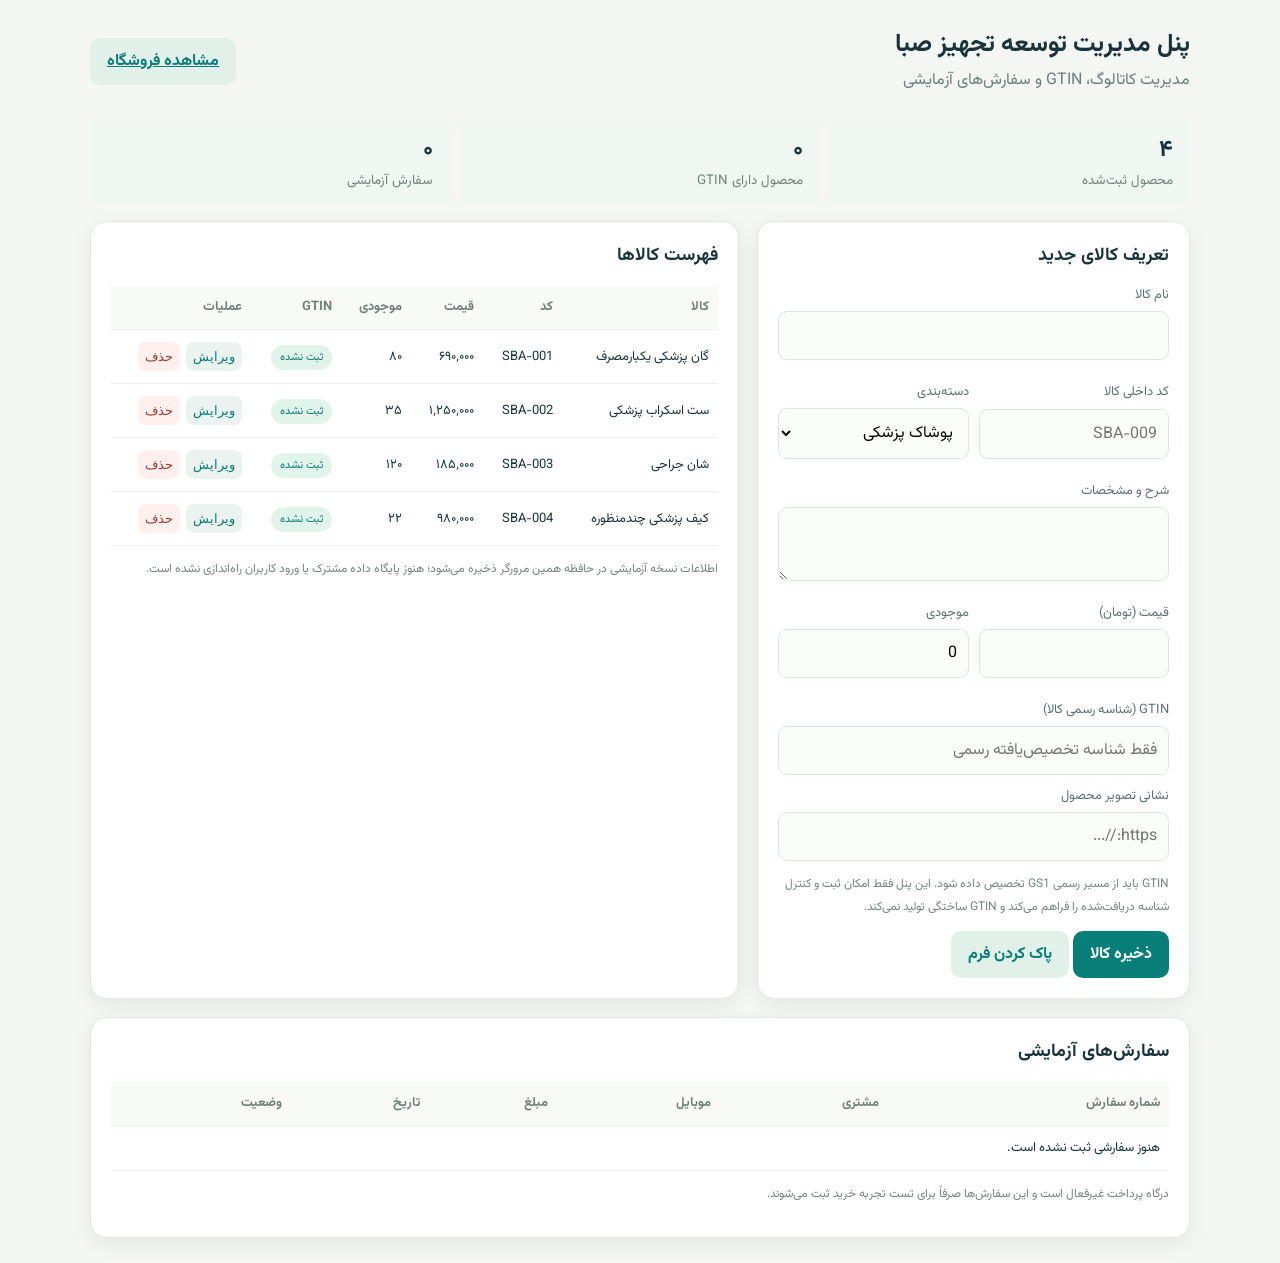
==== saba/admin.html @ f64911d8 "Add Saba product and GTIN admin demo" ====
<!doctype html>
<html lang="fa" dir="rtl"><head><meta charset="utf-8"><meta name="viewport" content="width=device-width,initial-scale=1"><title>پنل مدیریت | توسعه تجهیز صبا</title><style>
@import url('https://fonts.googleapis.com/css2?family=Vazirmatn:wght@400;500;600;700;800&display=swap');*{box-sizing:border-box}body{margin:0;background:#f3f6f3;color:#18343a;font-family:Vazirmatn,Tahoma,sans-serif}.wrap{max-width:1150px;margin:auto;padding:25px}.head{display:flex;justify-content:space-between;align-items:center;gap:15px;flex-wrap:wrap;margin-bottom:22px}.head h1{margin:0;font-size:25px}.head p{color:#6b7d7d;margin:4px 0}.btn{border:0;border-radius:10px;background:#087e78;color:white;padding:11px 17px;cursor:pointer;font:inherit;font-weight:700}.btn.alt{background:#e1f1e9;color:#087e78}.grid{display:grid;grid-template-columns:1fr 1.5fr;gap:18px}.card{background:white;border:1px solid #e1e9e3;border-radius:17px;padding:20px;box-shadow:0 6px 20px #173b3210}.card h2{font-size:18px;margin:0 0 15px}.field{display:grid;gap:6px;margin:11px 0}.field label{font-size:13px;color:#5c7272}.field input,.field select,.field textarea{border:1px solid #dce6e0;border-radius:9px;padding:11px;font:inherit;width:100%;background:#fbfdfb}.two{display:grid;grid-template-columns:1fr 1fr;gap:10px}.tablewrap{overflow:auto}table{width:100%;border-collapse:collapse;font-size:13px}th,td{text-align:right;padding:12px 9px;border-bottom:1px solid #edf1ed;white-space:nowrap}th{color:#70817c;background:#f8faf8}.pill{background:#e1f4eb;color:#087e78;border-radius:30px;padding:4px 9px;font-size:11px}.muted{color:#758580;font-size:12px;line-height:1.9}.actions{display:flex;gap:6px}.del{border:0;background:#fff0ed;color:#a23b2d;border-radius:8px;padding:7px;cursor:pointer}.edit{border:0;background:#eaf3ef;color:#087e78;border-radius:8px;padding:7px;cursor:pointer}.stat{display:flex;gap:10px;margin-bottom:15px}.stat div{background:#f0f7f2;padding:13px 17px;border-radius:12px;flex:1}.stat b{display:block;font-size:23px}.stat small{color:#71817b}@media(max-width:850px){.grid{grid-template-columns:1fr}.wrap{padding:15px}}
</style></head><body><main class="wrap"><header class="head"><div><h1>پنل مدیریت توسعه تجهیز صبا</h1><p>مدیریت کاتالوگ، GTIN و سفارش‌های آزمایشی</p></div><div><a class="btn alt" href="index.html">مشاهده فروشگاه</a></div></header>
<div class="stat"><div><b id="pc">۰</b><small>محصول ثبت‌شده</small></div><div><b id="gc">۰</b><small>محصول دارای GTIN</small></div><div><b id="oc">۰</b><small>سفارش آزمایشی</small></div></div>
<div class="grid"><section class="card"><h2 id="formTitle">تعریف کالای جدید</h2><form id="productForm" onsubmit="saveProduct(event)"><input type="hidden" id="editId"><div class="field"><label>نام کالا</label><input id="name" required></div><div class="two"><div class="field"><label>کد داخلی کالا</label><input id="sku" placeholder="SBA-009"></div><div class="field"><label>دسته‌بندی</label><select id="cat"><option>پوشاک پزشکی</option><option>شان و پک جراحی</option><option>کیف پزشکی</option><option>لوازم جانبی</option></select></div></div><div class="field"><label>شرح و مشخصات</label><textarea id="desc" rows="2"></textarea></div><div class="two"><div class="field"><label>قیمت (تومان)</label><input id="price" type="number" min="0" required></div><div class="field"><label>موجودی</label><input id="stock" type="number" min="0" value="0"></div></div><div class="field"><label>GTIN (شناسه رسمی کالا)</label><input id="gtin" inputmode="numeric" placeholder="فقط شناسه تخصیص‌یافته رسمی"></div><div class="field"><label>نشانی تصویر محصول</label><input id="img" type="url" placeholder="https://..."></div><p class="muted">GTIN باید از مسیر رسمی GS1 تخصیص داده شود. این پنل فقط امکان ثبت و کنترل شناسه دریافت‌شده را فراهم می‌کند و GTIN ساختگی تولید نمی‌کند.</p><button class="btn" type="submit">ذخیره کالا</button> <button class="btn alt" type="button" onclick="resetForm()">پاک کردن فرم</button></form></section>
<section class="card"><h2>فهرست کالاها</h2><div class="tablewrap"><table><thead><tr><th>کالا</th><th>کد</th><th>قیمت</th><th>موجودی</th><th>GTIN</th><th>عملیات</th></tr></thead><tbody id="rows"></tbody></table></div><p class="muted">اطلاعات نسخه آزمایشی در حافظه همین مرورگر ذخیره می‌شود؛ هنوز پایگاه داده مشترک یا ورود کاربران راه‌اندازی نشده است.</p></section></div>
<section class="card" style="margin-top:18px"><h2>سفارش‌های آزمایشی</h2><div class="tablewrap"><table><thead><tr><th>شماره سفارش</th><th>مشتری</th><th>موبایل</th><th>مبلغ</th><th>تاریخ</th><th>وضعیت</th></tr></thead><tbody id="orders"></tbody></table></div><p class="muted">درگاه پرداخت غیرفعال است و این سفارش‌ها صرفاً برای تست تجربه خرید ثبت می‌شوند.</p></section>
</main><script>
const seed=[{id:'SBA-001',name:'گان پزشکی یکبارمصرف',cat:'پوشاک پزشکی',desc:'پارچه اسپان‌باند • بسته ۱۰ عددی',price:690000,stock:80,gtin:'',img:'https://images.unsplash.com/photo-1584982751601-97dcc096659c?auto=format&fit=crop&w=700&q=80',badge:'پرفروش'},{id:'SBA-002',name:'ست اسکراب پزشکی',cat:'پوشاک پزشکی',desc:'پارچه راحت • قابل شست‌وشو',price:1250000,stock:35,gtin:'',img:'https://images.unsplash.com/photo-1551601651-2a8555f1a136?auto=format&fit=crop&w=700&q=80',badge:'پیشنهاد صبا'},{id:'SBA-003',name:'شان جراحی',cat:'شان و پک جراحی',desc:'مناسب استفاده تخصصی مراکز درمانی',price:185000,stock:120,gtin:'',img:'https://images.unsplash.com/photo-1583912267550-d4c5e4a0a6f3?auto=format&fit=crop&w=700&q=80',badge:''},{id:'SBA-004',name:'کیف پزشکی چندمنظوره',cat:'کیف پزشکی',desc:'فضای تفکیک‌شده و قابل حمل',price:980000,stock:22,gtin:'',img:'https://images.unsplash.com/photo-1553062407-98eeb64c6a62?auto=format&fit=crop&w=700&q=80',badge:'جدید'}];let products=JSON.parse(localStorage.getItem('sabaProducts')||'null')||seed;let orders=JSON.parse(localStorage.getItem('sabaOrders')||'[]');const fa=n=>Number(n||0).toLocaleString('fa-IR');function persist(){localStorage.setItem('sabaProducts',JSON.stringify(products));render()}function render(){document.getElementById('pc').textContent=fa(products.length);document.getElementById('gc').textContent=fa(products.filter(p=>p.gtin).length);document.getElementById('oc').textContent=fa(orders.length);document.getElementById('rows').innerHTML=products.map(p=>'<tr><td>'+p.name+'</td><td>'+p.id+'</td><td>'+fa(p.price)+'</td><td>'+fa(p.stock)+'</td><td>'+(p.gtin||'<span class="pill">ثبت نشده</span>')+'</td><td><div class="actions"><button class="edit" onclick="editProduct(\''+p.id+'\')">ویرایش</button><button class="del" onclick="removeProduct(\''+p.id+'\')">حذف</button></div></td></tr>').join('');document.getElementById('orders').innerHTML=orders.map(o=>'<tr><td>'+o.id+'</td><td>'+o.customer.name+'</td><td>'+o.customer.phone+'</td><td>'+fa(o.total)+' تومان</td><td>'+new Date(o.date).toLocaleDateString('fa-IR')+'</td><td><span class="pill">'+o.status+'</span></td></tr>').join('')||'<tr><td colspan="6">هنوز سفارشی ثبت نشده است.</td></tr>'}function saveProduct(e){e.preventDefault();let id=document.getElementById('editId').value||document.getElementById('sku').value.trim()||'SBA-'+String(Date.now()).slice(-6);let gtin=document.getElementById('gtin').value.trim();if(gtin&&!/^\d{8,14}$/.test(gtin)){alert('GTIN باید شناسه عددی معتبر ۸ تا ۱۴ رقمی باشد.');return}if(gtin&&products.some(p=>p.gtin===gtin&&p.id!==id)){alert('این GTIN قبلاً برای کالای دیگری ثبت شده است.');return}let p={id,name:document.getElementById('name').value.trim(),cat:document.getElementById('cat').value,desc:document.getElementById('desc').value,price:Number(document.getElementById('price').value),stock:Number(document.getElementById('stock').value),gtin,img:document.getElementById('img').value||'https://images.unsplash.com/photo-1584982751601-97dcc096659c?auto=format&fit=crop&w=700&q=80',badge:''};let i=products.findIndex(x=>x.id===id);if(i>=0)products[i]=p;else products.push(p);persist();resetForm();alert('کالا ذخیره شد.')}function editProduct(id){let p=products.find(x=>x.id===id);if(!p)return;['name','cat','desc','price','stock','gtin','img'].forEach(k=>document.getElementById(k).value=p[k]??'');document.getElementById('sku').value=p.id;document.getElementById('editId').value=p.id;document.getElementById('formTitle').textContent='ویرایش کالا: '+p.name;window.scrollTo({top:0,behavior:'smooth'})}function removeProduct(id){if(!confirm('این کالا حذف شود؟'))return;products=products.filter(p=>p.id!==id);persist()}function resetForm(){document.getElementById('productForm').reset();document.getElementById('editId').value='';document.getElementById('formTitle').textContent='تعریف کالای جدید'}render();
</script></body></html>
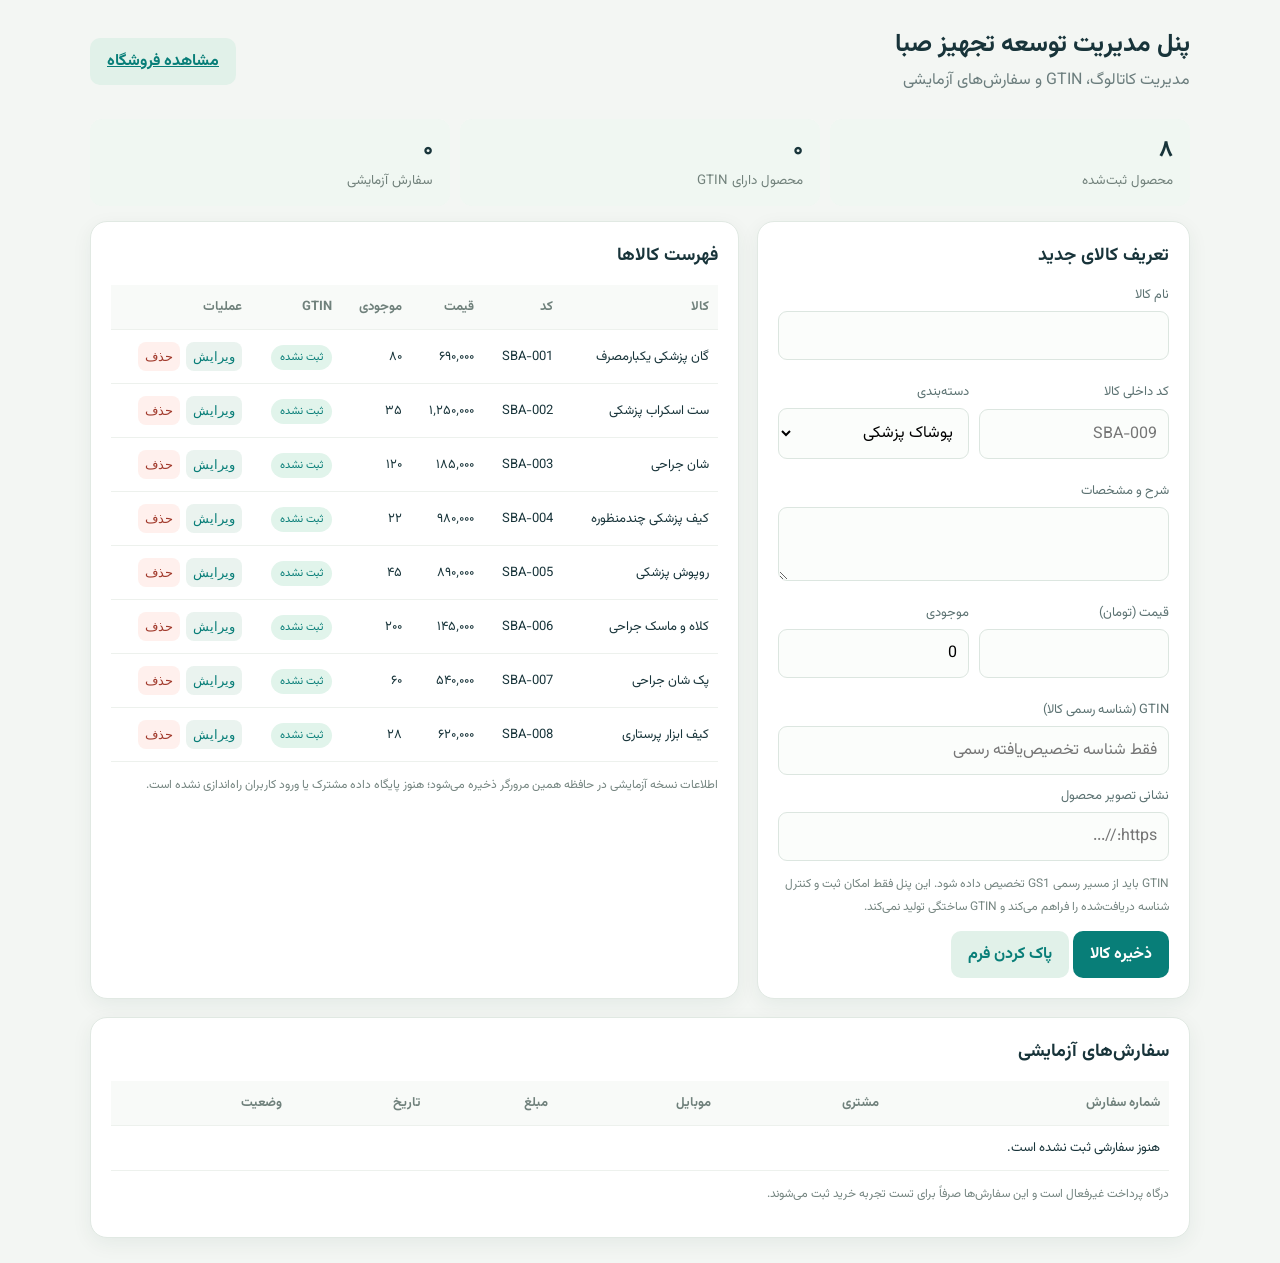
==== commit 33d9c950: "Align Saba admin demo catalog with storefront" ====
--- a/saba/admin.html
+++ b/saba/admin.html
@@ -7,5 +7,5 @@
 <section class="card"><h2>فهرست کالاها</h2><div class="tablewrap"><table><thead><tr><th>کالا</th><th>کد</th><th>قیمت</th><th>موجودی</th><th>GTIN</th><th>عملیات</th></tr></thead><tbody id="rows"></tbody></table></div><p class="muted">اطلاعات نسخه آزمایشی در حافظه همین مرورگر ذخیره می‌شود؛ هنوز پایگاه داده مشترک یا ورود کاربران راه‌اندازی نشده است.</p></section></div>
 <section class="card" style="margin-top:18px"><h2>سفارش‌های آزمایشی</h2><div class="tablewrap"><table><thead><tr><th>شماره سفارش</th><th>مشتری</th><th>موبایل</th><th>مبلغ</th><th>تاریخ</th><th>وضعیت</th></tr></thead><tbody id="orders"></tbody></table></div><p class="muted">درگاه پرداخت غیرفعال است و این سفارش‌ها صرفاً برای تست تجربه خرید ثبت می‌شوند.</p></section>
 </main><script>
-const seed=[{id:'SBA-001',name:'گان پزشکی یکبارمصرف',cat:'پوشاک پزشکی',desc:'پارچه اسپان‌باند • بسته ۱۰ عددی',price:690000,stock:80,gtin:'',img:'https://images.unsplash.com/photo-1584982751601-97dcc096659c?auto=format&fit=crop&w=700&q=80',badge:'پرفروش'},{id:'SBA-002',name:'ست اسکراب پزشکی',cat:'پوشاک پزشکی',desc:'پارچه راحت • قابل شست‌وشو',price:1250000,stock:35,gtin:'',img:'https://images.unsplash.com/photo-1551601651-2a8555f1a136?auto=format&fit=crop&w=700&q=80',badge:'پیشنهاد صبا'},{id:'SBA-003',name:'شان جراحی',cat:'شان و پک جراحی',desc:'مناسب استفاده تخصصی مراکز درمانی',price:185000,stock:120,gtin:'',img:'https://images.unsplash.com/photo-1583912267550-d4c5e4a0a6f3?auto=format&fit=crop&w=700&q=80',badge:''},{id:'SBA-004',name:'کیف پزشکی چندمنظوره',cat:'کیف پزشکی',desc:'فضای تفکیک‌شده و قابل حمل',price:980000,stock:22,gtin:'',img:'https://images.unsplash.com/photo-1553062407-98eeb64c6a62?auto=format&fit=crop&w=700&q=80',badge:'جدید'}];let products=JSON.parse(localStorage.getItem('sabaProducts')||'null')||seed;let orders=JSON.parse(localStorage.getItem('sabaOrders')||'[]');const fa=n=>Number(n||0).toLocaleString('fa-IR');function persist(){localStorage.setItem('sabaProducts',JSON.stringify(products));render()}function render(){document.getElementById('pc').textContent=fa(products.length);document.getElementById('gc').textContent=fa(products.filter(p=>p.gtin).length);document.getElementById('oc').textContent=fa(orders.length);document.getElementById('rows').innerHTML=products.map(p=>'<tr><td>'+p.name+'</td><td>'+p.id+'</td><td>'+fa(p.price)+'</td><td>'+fa(p.stock)+'</td><td>'+(p.gtin||'<span class="pill">ثبت نشده</span>')+'</td><td><div class="actions"><button class="edit" onclick="editProduct(\''+p.id+'\')">ویرایش</button><button class="del" onclick="removeProduct(\''+p.id+'\')">حذف</button></div></td></tr>').join('');document.getElementById('orders').innerHTML=orders.map(o=>'<tr><td>'+o.id+'</td><td>'+o.customer.name+'</td><td>'+o.customer.phone+'</td><td>'+fa(o.total)+' تومان</td><td>'+new Date(o.date).toLocaleDateString('fa-IR')+'</td><td><span class="pill">'+o.status+'</span></td></tr>').join('')||'<tr><td colspan="6">هنوز سفارشی ثبت نشده است.</td></tr>'}function saveProduct(e){e.preventDefault();let id=document.getElementById('editId').value||document.getElementById('sku').value.trim()||'SBA-'+String(Date.now()).slice(-6);let gtin=document.getElementById('gtin').value.trim();if(gtin&&!/^\d{8,14}$/.test(gtin)){alert('GTIN باید شناسه عددی معتبر ۸ تا ۱۴ رقمی باشد.');return}if(gtin&&products.some(p=>p.gtin===gtin&&p.id!==id)){alert('این GTIN قبلاً برای کالای دیگری ثبت شده است.');return}let p={id,name:document.getElementById('name').value.trim(),cat:document.getElementById('cat').value,desc:document.getElementById('desc').value,price:Number(document.getElementById('price').value),stock:Number(document.getElementById('stock').value),gtin,img:document.getElementById('img').value||'https://images.unsplash.com/photo-1584982751601-97dcc096659c?auto=format&fit=crop&w=700&q=80',badge:''};let i=products.findIndex(x=>x.id===id);if(i>=0)products[i]=p;else products.push(p);persist();resetForm();alert('کالا ذخیره شد.')}function editProduct(id){let p=products.find(x=>x.id===id);if(!p)return;['name','cat','desc','price','stock','gtin','img'].forEach(k=>document.getElementById(k).value=p[k]??'');document.getElementById('sku').value=p.id;document.getElementById('editId').value=p.id;document.getElementById('formTitle').textContent='ویرایش کالا: '+p.name;window.scrollTo({top:0,behavior:'smooth'})}function removeProduct(id){if(!confirm('این کالا حذف شود؟'))return;products=products.filter(p=>p.id!==id);persist()}function resetForm(){document.getElementById('productForm').reset();document.getElementById('editId').value='';document.getElementById('formTitle').textContent='تعریف کالای جدید'}render();
+const seed=[{id:'SBA-001',name:'گان پزشکی یکبارمصرف',cat:'پوشاک پزشکی',desc:'پارچه اسپان‌باند • بسته ۱۰ عددی',price:690000,stock:80,gtin:'',img:'https://images.unsplash.com/photo-1584982751601-97dcc096659c?auto=format&fit=crop&w=700&q=80',badge:'پرفروش'},{id:'SBA-002',name:'ست اسکراب پزشکی',cat:'پوشاک پزشکی',desc:'پارچه راحت • قابل شست‌وشو',price:1250000,stock:35,gtin:'',img:'https://images.unsplash.com/photo-1551601651-2a8555f1a136?auto=format&fit=crop&w=700&q=80',badge:'پیشنهاد صبا'},{id:'SBA-003',name:'شان جراحی',cat:'شان و پک جراحی',desc:'مناسب استفاده تخصصی مراکز درمانی',price:185000,stock:120,gtin:'',img:'https://images.unsplash.com/photo-1583912267550-d4c5e4a0a6f3?auto=format&fit=crop&w=700&q=80',badge:''},{id:'SBA-004',name:'کیف پزشکی چندمنظوره',cat:'کیف پزشکی',desc:'فضای تفکیک‌شده و قابل حمل',price:980000,stock:22,gtin:'',img:'https://images.unsplash.com/photo-1553062407-98eeb64c6a62?auto=format&fit=crop&w=700&q=80',badge:'جدید'},{id:'SBA-005',name:'روپوش پزشکی',cat:'پوشاک پزشکی',desc:'فرم کلاسیک • پارچه سبک',price:890000,stock:45,gtin:'',img:'https://images.unsplash.com/photo-1612531386530-97286d97c2d2?auto=format&fit=crop&w=700&q=80',badge:''},{id:'SBA-006',name:'کلاه و ماسک جراحی',cat:'لوازم جانبی',desc:'ملزومات مصرفی • بسته‌بندی بهداشتی',price:145000,stock:200,gtin:'',img:'https://images.unsplash.com/photo-1584634731339-252c581abfc5?auto=format&fit=crop&w=700&q=80',badge:''},{id:'SBA-007',name:'پک شان جراحی',cat:'شان و پک جراحی',desc:'ترکیب اقلام پرمصرف جراحی',price:540000,stock:60,gtin:'',img:'https://images.unsplash.com/photo-1584982751601-97dcc096659c?auto=format&fit=crop&w=700&q=80',badge:''},{id:'SBA-008',name:'کیف ابزار پرستاری',cat:'کیف پزشکی',desc:'سبک و مناسب استفاده روزانه',price:620000,stock:28,gtin:'',img:'https://images.unsplash.com/photo-1553062407-98eeb64c6a62?auto=format&fit=crop&w=700&q=80',badge:''}];let products=JSON.parse(localStorage.getItem('sabaProducts')||'null')||seed;let orders=JSON.parse(localStorage.getItem('sabaOrders')||'[]');const fa=n=>Number(n||0).toLocaleString('fa-IR');function persist(){localStorage.setItem('sabaProducts',JSON.stringify(products));render()}function render(){document.getElementById('pc').textContent=fa(products.length);document.getElementById('gc').textContent=fa(products.filter(p=>p.gtin).length);document.getElementById('oc').textContent=fa(orders.length);document.getElementById('rows').innerHTML=products.map(p=>'<tr><td>'+p.name+'</td><td>'+p.id+'</td><td>'+fa(p.price)+'</td><td>'+fa(p.stock)+'</td><td>'+(p.gtin||'<span class="pill">ثبت نشده</span>')+'</td><td><div class="actions"><button class="edit" onclick="editProduct(\''+p.id+'\')">ویرایش</button><button class="del" onclick="removeProduct(\''+p.id+'\')">حذف</button></div></td></tr>').join('');document.getElementById('orders').innerHTML=orders.map(o=>'<tr><td>'+o.id+'</td><td>'+o.customer.name+'</td><td>'+o.customer.phone+'</td><td>'+fa(o.total)+' تومان</td><td>'+new Date(o.date).toLocaleDateString('fa-IR')+'</td><td><span class="pill">'+o.status+'</span></td></tr>').join('')||'<tr><td colspan="6">هنوز سفارشی ثبت نشده است.</td></tr>'}function saveProduct(e){e.preventDefault();let id=document.getElementById('editId').value||document.getElementById('sku').value.trim()||'SBA-'+String(Date.now()).slice(-6);let gtin=document.getElementById('gtin').value.trim();if(gtin&&!/^\d{8,14}$/.test(gtin)){alert('GTIN باید شناسه عددی معتبر ۸ تا ۱۴ رقمی باشد.');return}if(gtin&&products.some(p=>p.gtin===gtin&&p.id!==id)){alert('این GTIN قبلاً برای کالای دیگری ثبت شده است.');return}let p={id,name:document.getElementById('name').value.trim(),cat:document.getElementById('cat').value,desc:document.getElementById('desc').value,price:Number(document.getElementById('price').value),stock:Number(document.getElementById('stock').value),gtin,img:document.getElementById('img').value||'https://images.unsplash.com/photo-1584982751601-97dcc096659c?auto=format&fit=crop&w=700&q=80',badge:''};let i=products.findIndex(x=>x.id===id);if(i>=0)products[i]=p;else products.push(p);persist();resetForm();alert('کالا ذخیره شد.')}function editProduct(id){let p=products.find(x=>x.id===id);if(!p)return;['name','cat','desc','price','stock','gtin','img'].forEach(k=>document.getElementById(k).value=p[k]??'');document.getElementById('sku').value=p.id;document.getElementById('editId').value=p.id;document.getElementById('formTitle').textContent='ویرایش کالا: '+p.name;window.scrollTo({top:0,behavior:'smooth'})}function removeProduct(id){if(!confirm('این کالا حذف شود؟'))return;products=products.filter(p=>p.id!==id);persist()}function resetForm(){document.getElementById('productForm').reset();document.getElementById('editId').value='';document.getElementById('formTitle').textContent='تعریف کالای جدید'}render();
 </script></body></html>
